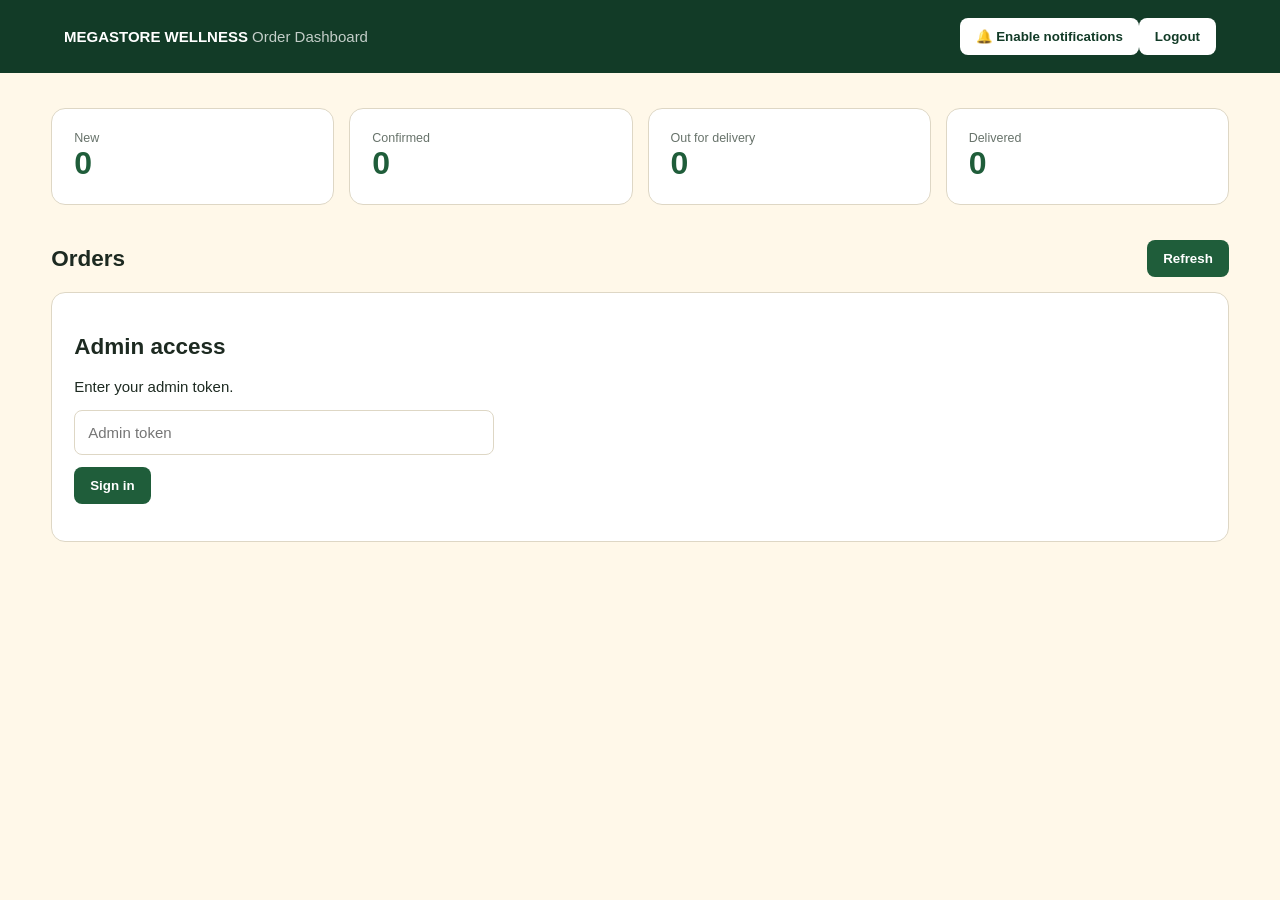
==== admin/index.html @ 3e6a0e12 "Refresh Web Push handler cache version" ====
<!doctype html>
<html lang="en"><head><meta charset="utf-8"><meta name="viewport" content="width=device-width,initial-scale=1"><meta name="robots" content="noindex,nofollow"><title>Megastore Wellness | Admin Dashboard</title><link rel="stylesheet" href="/admin/style.css?v=7"></head><body><header><div><strong>MEGASTORE WELLNESS</strong><span> Order Dashboard</span></div><div class="header-actions"><button id="notifications" type="button">🔔 Enable notifications</button><button id="testNotification" type="button" class="hidden">🧪 Test notification</button><button id="logout">Logout</button></div></header><main><section class="stats"><div><small>New</small><strong id="newCount">0</strong></div><div><small>Confirmed</small><strong id="confirmedCount">0</strong></div><div><small>Out for delivery</small><strong id="deliveryCount">0</strong></div><div><small>Delivered</small><strong id="deliveredCount">0</strong></div></section><section class="toolbar"><h1>Orders</h1><button id="refresh">Refresh</button></section><div id="login" class="card"><h2>Admin access</h2><p>Enter your admin token.</p><input id="token" type="password" placeholder="Admin token" autocomplete="current-password"><button id="loginBtn">Sign in</button><p id="loginMessage" aria-live="polite"></p></div><section id="orders" class="card hidden"><div class="order-tools"><input id="search" type="search" placeholder="Search order ID, name, phone or city"><select id="statusFilter"><option value="all">All statuses</option><option value="new">New</option><option value="confirmed">Confirmed</option><option value="out_for_delivery">Out for delivery</option><option value="delivered">Delivered</option><option value="cancelled">Cancelled</option></select></div><div id="orderList"></div></section></main><script src="/admin/script.js?v=7" defer></script><script src="/admin/notifications.js?v=8" defer></script></body></html>
---- admin/style.css ----
:root{--green:#1f5d3a;--dark:#123b27;--cream:#fff8e9;--border:#ded7c5;--muted:#68736b}*{box-sizing:border-box}body{margin:0;font:15px Arial,sans-serif;background:var(--cream);color:#1d2a21}header{background:var(--dark);color:#fff;padding:18px 5%;display:flex;justify-content:space-between;align-items:center}header span{opacity:.75}button{border:0;border-radius:8px;padding:11px 16px;font-weight:700;cursor:pointer;background:var(--green);color:#fff}header button{background:#fff;color:var(--dark)}main{width:min(1200px,92%);margin:35px auto}.stats{display:grid;grid-template-columns:repeat(4,1fr);gap:15px}.stats div,.card{background:#fff;border:1px solid var(--border);border-radius:14px;padding:22px}.stats small{display:block;color:var(--muted)}.stats strong{font-size:2rem;color:var(--green)}.toolbar{display:flex;justify-content:space-between;align-items:center;margin:35px 0 15px}h1{margin:0}.hidden{display:none}.card{margin-top:15px}.card input,.order-tools input,.order-tools select{display:block;width:100%;padding:13px;border:1px solid var(--border);border-radius:8px;font:inherit}.card input{max-width:420px;margin:12px 0}.order-tools{display:grid;grid-template-columns:1fr 220px;gap:12px;margin-bottom:18px}.order{border:1px solid var(--border);border-radius:12px;padding:18px;margin:12px 0}.order-top{display:flex;justify-content:space-between;gap:15px}.order h3{margin:0 0 5px}.order-link{padding:0;background:none;color:var(--green);font-size:inherit;text-decoration:underline}.meta{color:var(--muted);line-height:1.7}.status{padding:6px 9px;border-radius:99px;background:#f3ead5;color:var(--green);font-weight:700;height:max-content}.actions{display:flex;gap:8px;flex-wrap:wrap;margin-top:12px}.danger{background:#8d3028}.modal{position:fixed;inset:0;z-index:100}.modal-backdrop{position:absolute;inset:0;background:rgba(18,59,39,.45)}.modal-card{position:relative;width:min(680px,92%);max-height:88vh;overflow:auto;margin:6vh auto;background:#fff;border:1px solid var(--border);border-radius:18px;padding:28px;box-shadow:0 20px 60px rgba(0,0,0,.2)}.modal-close{position:absolute;right:16px;top:12px;background:var(--cream);color:var(--dark);font-size:24px;padding:5px 12px}.modal-card h2{margin-top:0;padding-right:40px}.detail-grid{display:grid;grid-template-columns:1fr 1fr;gap:12px;margin:18px 0 28px}.detail-grid div{display:grid;gap:5px;padding:12px;background:var(--cream);border-radius:10px}.detail-grid .wide{grid-column:1/-1}.detail-grid span{color:var(--muted)}.history{border-left:2px solid var(--border);padding-left:18px}.history-row{position:relative;display:flex;gap:12px;margin:0 0 18px}.history-dot{position:absolute;left:-25px;top:4px;width:10px;height:10px;border-radius:50%;background:var(--green)}.history-row div{display:grid;gap:4px}.history-row small{color:var(--muted)}@media(max-width:700px){.stats{grid-template-columns:1fr 1fr}.order-top{flex-direction:column}.order-tools{grid-template-columns:1fr}.detail-grid{grid-template-columns:1fr}.detail-grid .wide{grid-column:auto}.modal-card{margin:3vh auto;padding:22px}.actions button{flex:1 1 145px}}
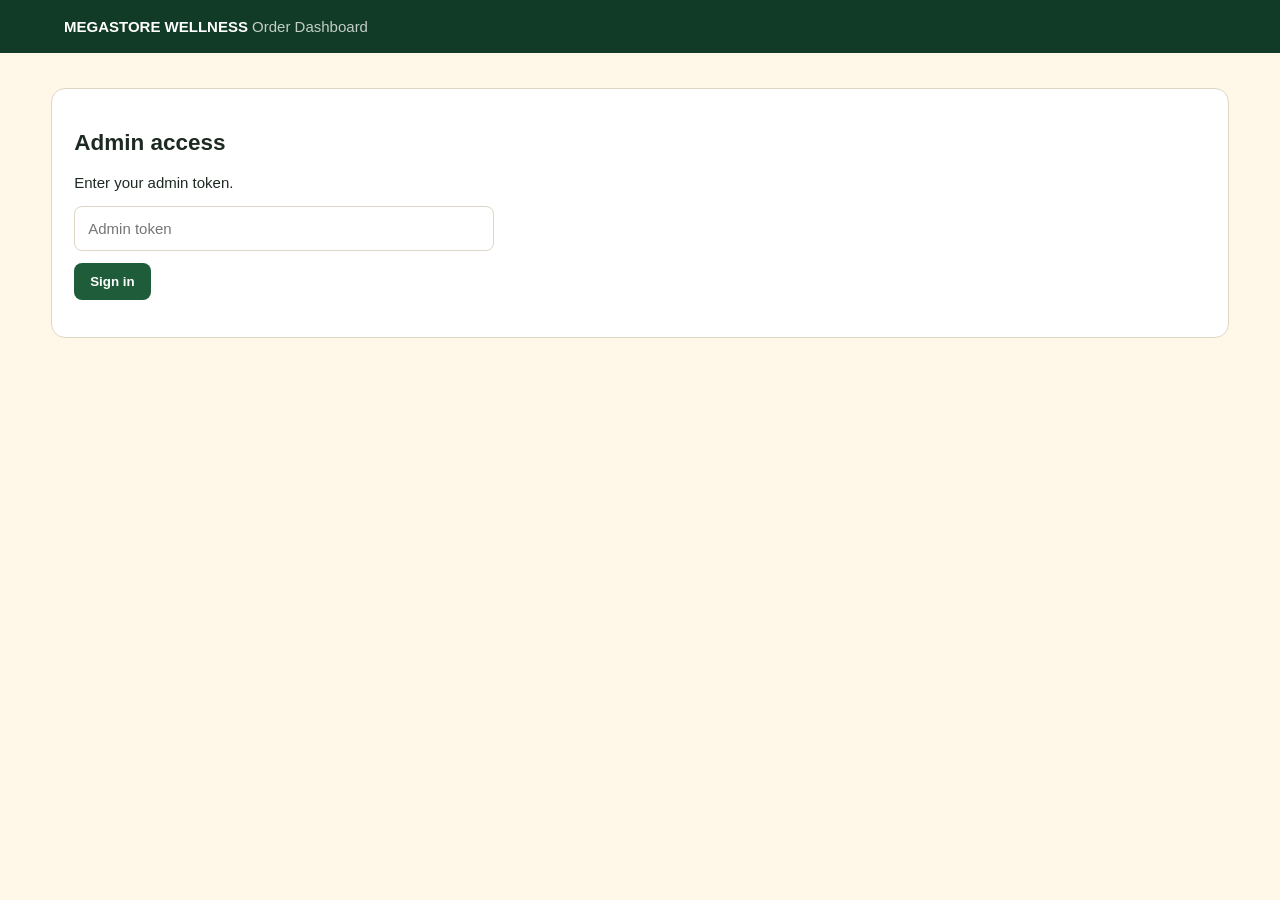
==== commit 1cd122c8: "Hide admin-only controls until authentication" ====
--- a/admin/index.html
+++ b/admin/index.html
@@ -1,2 +1,2 @@
 <!doctype html>
-<html lang="en"><head><meta charset="utf-8"><meta name="viewport" content="width=device-width,initial-scale=1"><meta name="robots" content="noindex,nofollow"><title>Megastore Wellness | Admin Dashboard</title><link rel="stylesheet" href="/admin/style.css?v=7"></head><body><header><div><strong>MEGASTORE WELLNESS</strong><span> Order Dashboard</span></div><div class="header-actions"><button id="notifications" type="button">🔔 Enable notifications</button><button id="testNotification" type="button" class="hidden">🧪 Test notification</button><button id="logout">Logout</button></div></header><main><section class="stats"><div><small>New</small><strong id="newCount">0</strong></div><div><small>Confirmed</small><strong id="confirmedCount">0</strong></div><div><small>Out for delivery</small><strong id="deliveryCount">0</strong></div><div><small>Delivered</small><strong id="deliveredCount">0</strong></div></section><section class="toolbar"><h1>Orders</h1><button id="refresh">Refresh</button></section><div id="login" class="card"><h2>Admin access</h2><p>Enter your admin token.</p><input id="token" type="password" placeholder="Admin token" autocomplete="current-password"><button id="loginBtn">Sign in</button><p id="loginMessage" aria-live="polite"></p></div><section id="orders" class="card hidden"><div class="order-tools"><input id="search" type="search" placeholder="Search order ID, name, phone or city"><select id="statusFilter"><option value="all">All statuses</option><option value="new">New</option><option value="confirmed">Confirmed</option><option value="out_for_delivery">Out for delivery</option><option value="delivered">Delivered</option><option value="cancelled">Cancelled</option></select></div><div id="orderList"></div></section></main><script src="/admin/script.js?v=7" defer></script><script src="/admin/notifications.js?v=8" defer></script></body></html>
+<html lang="en"><head><meta charset="utf-8"><meta name="viewport" content="width=device-width,initial-scale=1"><meta name="robots" content="noindex,nofollow"><title>Megastore Wellness | Admin Dashboard</title><link rel="stylesheet" href="/admin/style.css?v=8"></head><body><header><div><strong>MEGASTORE WELLNESS</strong><span> Order Dashboard</span></div><div id="adminActions" class="header-actions hidden"><button id="notifications" type="button">🔔 Enable notifications</button><button id="testNotification" type="button" class="hidden">🧪 Test notification</button><button id="logout" type="button">Logout</button></div></header><main><section id="stats" class="stats hidden"><div><small>New</small><strong id="newCount">0</strong></div><div><small>Confirmed</small><strong id="confirmedCount">0</strong></div><div><small>Out for delivery</small><strong id="deliveryCount">0</strong></div><div><small>Delivered</small><strong id="deliveredCount">0</strong></div></section><section id="dashboardToolbar" class="toolbar hidden"><h1>Orders</h1><button id="refresh" type="button">Refresh</button></section><div id="login" class="card"><h2>Admin access</h2><p>Enter your admin token.</p><input id="token" type="password" placeholder="Admin token" autocomplete="current-password"><button id="loginBtn" type="button">Sign in</button><p id="loginMessage" aria-live="polite"></p></div><section id="orders" class="card hidden"><div class="order-tools"><input id="search" type="search" placeholder="Search order ID, name, phone or city"><select id="statusFilter"><option value="all">All statuses</option><option value="new">New</option><option value="confirmed">Confirmed</option><option value="out_for_delivery">Out for delivery</option><option value="delivered">Delivered</option><option value="cancelled">Cancelled</option></select></div><div id="orderList"></div></section></main><script src="/admin/script.js?v=8" defer></script><script src="/admin/notifications.js?v=10" defer></script></body></html>
--- a/admin/style.css
+++ b/admin/style.css
@@ -1 +1 @@
-:root{--green:#1f5d3a;--dark:#123b27;--cream:#fff8e9;--border:#ded7c5;--muted:#68736b}*{box-sizing:border-box}body{margin:0;font:15px Arial,sans-serif;background:var(--cream);color:#1d2a21}header{background:var(--dark);color:#fff;padding:18px 5%;display:flex;justify-content:space-between;align-items:center}header span{opacity:.75}button{border:0;border-radius:8px;padding:11px 16px;font-weight:700;cursor:pointer;background:var(--green);color:#fff}header button{background:#fff;color:var(--dark)}main{width:min(1200px,92%);margin:35px auto}.stats{display:grid;grid-template-columns:repeat(4,1fr);gap:15px}.stats div,.card{background:#fff;border:1px solid var(--border);border-radius:14px;padding:22px}.stats small{display:block;color:var(--muted)}.stats strong{font-size:2rem;color:var(--green)}.toolbar{display:flex;justify-content:space-between;align-items:center;margin:35px 0 15px}h1{margin:0}.hidden{display:none}.card{margin-top:15px}.card input,.order-tools input,.order-tools select{display:block;width:100%;padding:13px;border:1px solid var(--border);border-radius:8px;font:inherit}.card input{max-width:420px;margin:12px 0}.order-tools{display:grid;grid-template-columns:1fr 220px;gap:12px;margin-bottom:18px}.order{border:1px solid var(--border);border-radius:12px;padding:18px;margin:12px 0}.order-top{display:flex;justify-content:space-between;gap:15px}.order h3{margin:0 0 5px}.order-link{padding:0;background:none;color:var(--green);font-size:inherit;text-decoration:underline}.meta{color:var(--muted);line-height:1.7}.status{padding:6px 9px;border-radius:99px;background:#f3ead5;color:var(--green);font-weight:700;height:max-content}.actions{display:flex;gap:8px;flex-wrap:wrap;margin-top:12px}.danger{background:#8d3028}.modal{position:fixed;inset:0;z-index:100}.modal-backdrop{position:absolute;inset:0;background:rgba(18,59,39,.45)}.modal-card{position:relative;width:min(680px,92%);max-height:88vh;overflow:auto;margin:6vh auto;background:#fff;border:1px solid var(--border);border-radius:18px;padding:28px;box-shadow:0 20px 60px rgba(0,0,0,.2)}.modal-close{position:absolute;right:16px;top:12px;background:var(--cream);color:var(--dark);font-size:24px;padding:5px 12px}.modal-card h2{margin-top:0;padding-right:40px}.detail-grid{display:grid;grid-template-columns:1fr 1fr;gap:12px;margin:18px 0 28px}.detail-grid div{display:grid;gap:5px;padding:12px;background:var(--cream);border-radius:10px}.detail-grid .wide{grid-column:1/-1}.detail-grid span{color:var(--muted)}.history{border-left:2px solid var(--border);padding-left:18px}.history-row{position:relative;display:flex;gap:12px;margin:0 0 18px}.history-dot{position:absolute;left:-25px;top:4px;width:10px;height:10px;border-radius:50%;background:var(--green)}.history-row div{display:grid;gap:4px}.history-row small{color:var(--muted)}@media(max-width:700px){.stats{grid-template-columns:1fr 1fr}.order-top{flex-direction:column}.order-tools{grid-template-columns:1fr}.detail-grid{grid-template-columns:1fr}.detail-grid .wide{grid-column:auto}.modal-card{margin:3vh auto;padding:22px}.actions button{flex:1 1 145px}}
+:root{--green:#1f5d3a;--dark:#123b27;--cream:#fff8e9;--border:#ded7c5;--muted:#68736b;--danger:#8d3028;--shadow:0 8px 25px rgba(18,59,39,.08)}*{box-sizing:border-box}body{margin:0;font:15px Arial,sans-serif;background:var(--cream);color:#1d2a21}header{background:var(--dark);color:#fff;padding:18px 5%;display:flex;justify-content:space-between;align-items:center;gap:15px}header span{opacity:.75}.header-actions{display:flex;gap:8px;flex-wrap:wrap}button{border:0;border-radius:8px;padding:11px 16px;font-weight:700;cursor:pointer;background:var(--green);color:#fff}button:disabled{opacity:.55;cursor:not-allowed}header button{background:#fff;color:var(--dark)}main{width:min(1200px,92%);margin:35px auto}.stats{display:grid;grid-template-columns:repeat(4,1fr);gap:15px}.stats div,.card{background:#fff;border:1px solid var(--border);border-radius:14px;padding:22px}.stats div{box-shadow:var(--shadow);position:relative;overflow:hidden}.stats div:after{content:"";position:absolute;left:0;bottom:0;width:100%;height:4px;background:var(--green)}.stats small{display:block;color:var(--muted);font-weight:700;text-transform:uppercase;letter-spacing:.05em}.stats strong{font-size:2rem;color:var(--green);display:block;margin-top:5px}.toolbar{display:flex;justify-content:space-between;align-items:center;margin:35px 0 15px;gap:12px}h1{margin:0}.hidden{display:none}.card{margin-top:15px}.card input,.order-tools input,.order-tools select{display:block;width:100%;padding:13px;border:1px solid var(--border);border-radius:8px;font:inherit}.card input{max-width:420px;margin:12px 0}.order-tools{display:grid;grid-template-columns:1fr 220px;gap:12px;margin-bottom:18px}.order{background:#fff;border:1px solid var(--border);border-left:6px solid var(--green);border-radius:14px;padding:18px;margin:14px 0;box-shadow:var(--shadow);transition:transform .15s,box-shadow .15s}.order:hover{transform:translateY(-1px);box-shadow:0 12px 30px rgba(18,59,39,.12)}.order.status-new{border-left-color:#d39b00}.order.status-confirmed{border-left-color:#2878c8}.order.status-out_for_delivery{border-left-color:#7b52c7}.order.status-delivered{border-left-color:#27854b}.order.status-cancelled{border-left-color:var(--danger)}.order-top{display:flex;justify-content:space-between;gap:20px}.order-summary{min-width:0}.order-id-row{display:flex;align-items:center;gap:10px}.order-icon{font-size:24px}.order h3{margin:0}.order-customer{font-size:16px;font-weight:700;margin-top:3px}.order-link{padding:0;background:none;color:var(--green);font-size:inherit;text-decoration:underline}.meta{display:flex;flex-wrap:wrap;gap:7px 16px;color:var(--muted);line-height:1.5;margin-top:10px}.status{padding:7px 11px;border-radius:99px;background:#f3ead5;color:var(--green);font-weight:700;height:max-content;white-space:nowrap;display:inline-flex;align-items:center;gap:7px}.status.status-new{background:#fff4cc;color:#8a6200}.status.status-confirmed{background:#e4f0ff;color:#185b9d}.status.status-out_for_delivery{background:#eee6ff;color:#60399b}.status.status-delivered{background:#e2f5e8;color:#1d6a3a}.status.status-cancelled{background:#f9e4e1;color:var(--danger)}.status-dot{width:9px;height:9px;border-radius:50%;background:currentColor;display:inline-block}.order-footer{display:flex;align-items:center;justify-content:space-between;gap:12px;border-top:1px solid var(--border);margin-top:16px;padding-top:14px}.primary-action{background:var(--green)}.status-actions{display:flex;align-items:center;justify-content:flex-end;gap:6px;flex-wrap:wrap}.status-label{font-size:12px;color:var(--muted);font-weight:700}.status-btn{padding:7px 10px;font-size:12px;background:#eef2ee;color:var(--dark)}.status-btn.active{background:var(--green);color:#fff}.status-btn.danger{color:var(--danger)}.empty-state{text-align:center;padding:50px 20px;color:var(--muted)}.empty-state div{font-size:36px}.empty-state h3{color:var(--dark);margin-bottom:5px}.modal{position:fixed;inset:0;z-index:100}.modal-backdrop{position:absolute;inset:0;background:rgba(18,59,39,.55);backdrop-filter:blur(2px)}.modal-card{position:relative;width:min(720px,92%);max-height:90vh;overflow:auto;margin:5vh auto;background:#fff;border:1px solid var(--border);border-radius:18px;padding:30px;box-shadow:0 20px 60px rgba(0,0,0,.25)}.modal-close{position:absolute;right:16px;top:12px;background:var(--cream);color:var(--dark);font-size:24px;padding:5px 12px}.modal-card h2{margin-top:0;padding-right:40px}.modal-order-id{display:block;color:var(--green);font-size:20px}.modal-customer{display:block;font-size:27px;margin-top:4px}.modal-status-banner{display:flex;align-items:center;gap:12px;padding:14px 16px;border-radius:12px;margin:20px 0}.modal-status-banner.status-new{background:#fff7da}.modal-status-banner.status-confirmed{background:#eaf3ff}.modal-status-banner.status-out_for_delivery{background:#f0eaff}.modal-status-banner.status-delivered{background:#e8f7ed}.modal-status-banner.status-cancelled{background:#fbe9e7}.modal-status-banner div{display:grid;gap:3px}.modal-status-banner small{color:var(--muted)}.detail-section{border-top:1px solid var(--border);padding-top:18px;margin-top:18px}.detail-section h3{margin:0 0 12px}.detail-grid{display:grid;grid-template-columns:1fr 1fr;gap:12px}.detail-grid div{display:grid;gap:5px;padding:13px;background:var(--cream);border-radius:10px}.detail-grid .wide{grid-column:1/-1}.detail-grid span{color:var(--muted)}.detail-grid a{color:var(--green);font-weight:700}.history{border-left:2px solid var(--border);padding-left:18px}.history-row{position:relative;display:flex;gap:12px;margin:0 0 18px}.history-dot{position:absolute;left:-25px;top:4px;width:10px;height:10px;border-radius:50%;background:#9ca69f}.history-dot.current{background:var(--green);box-shadow:0 0 0 4px #e3f0e7}.history-row div{display:grid;gap:4px}.history-row small{color:var(--muted)}.modal-actions{display:flex;justify-content:flex-end;gap:10px;margin-top:24px;padding-top:18px;border-top:1px solid var(--border)}@media(max-width:800px){.order-footer{align-items:stretch;flex-direction:column}.status-actions{justify-content:flex-start}.primary-action{width:100%}}@media(max-width:700px){header{align-items:flex-start;flex-direction:column}.header-actions{width:100%}.header-actions button{flex:1}.stats{grid-template-columns:1fr 1fr}.order-top{flex-direction:column}.order-tools{grid-template-columns:1fr}.detail-grid{grid-template-columns:1fr}.detail-grid .wide{grid-column:auto}.modal-card{margin:3vh auto;padding:22px}.modal-customer{font-size:22px}.actions button{flex:1 1 145px}}
